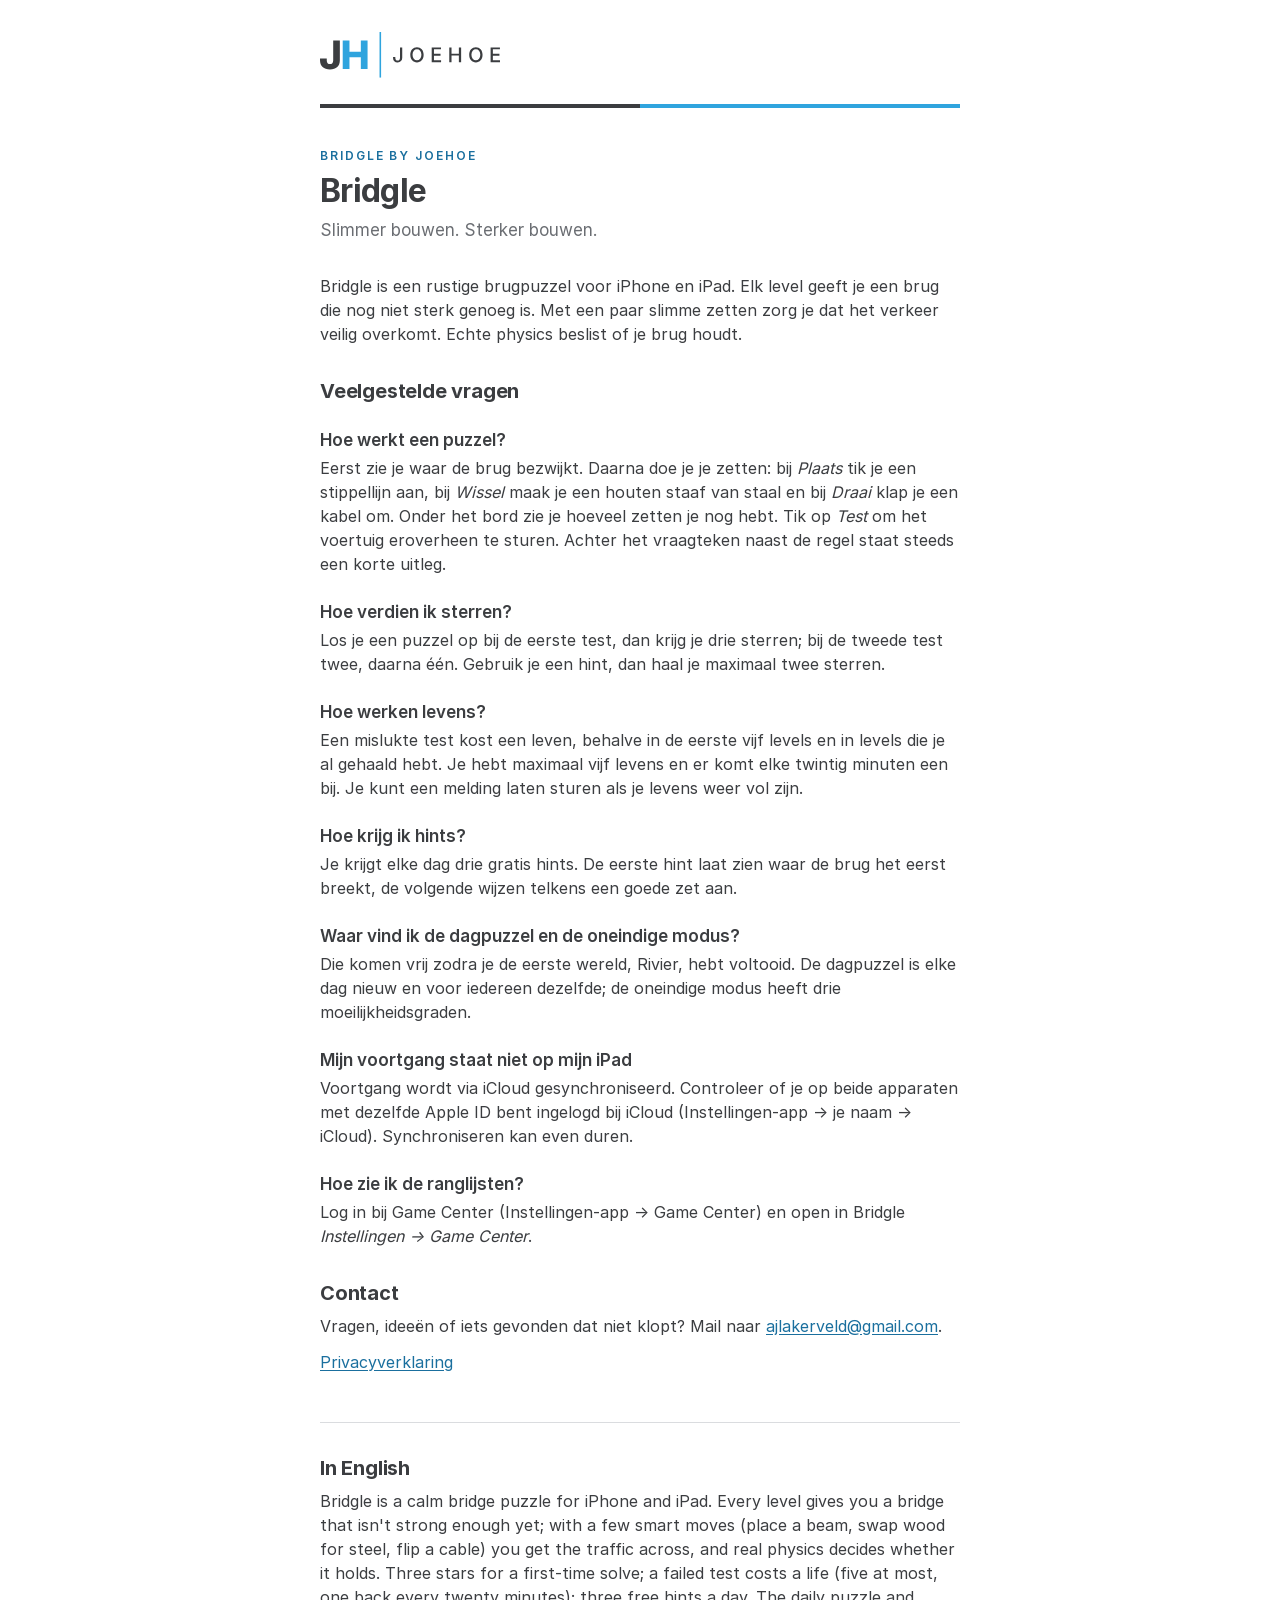
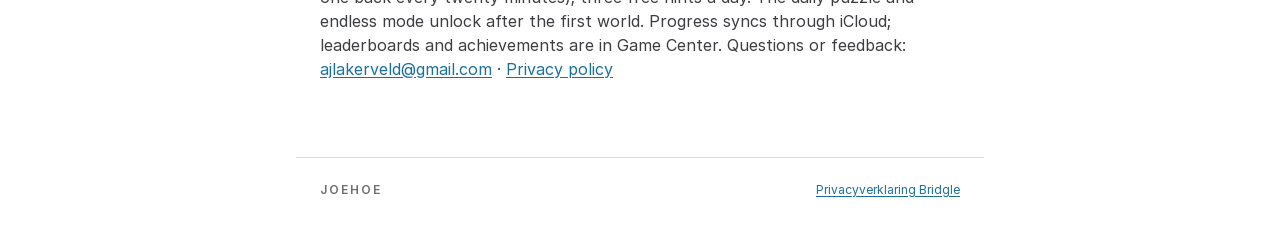
==== bridgle/index.html @ 813a86f2 "Bridgle: privacy policy and support page; Bridgle on the homepage Co-Authored-By: Claude Opus 5.5 <n" ====
<!doctype html>
<html lang="nl">
<head>
<meta charset="utf-8">
<meta name="viewport" content="width=device-width, initial-scale=1">
<title>Bridgle by JOEHOE</title>
<link rel="preload" href="../fonts/Inter-Regular.woff2" as="font" type="font/woff2" crossorigin>
<link rel="stylesheet" href="../style.css">
</head>
<body>
<header class="site-header">
  <a href="../index.html" class="logo-link" aria-label="JOEHOE – home"><svg class="logo" viewBox="0 0 459.82 116.41" role="img" aria-label="JOEHOE"><path class="logo-inkt" d="M25.48828125 95.558515625C41.357421875 95.558515625 50.68359375 87.20890625 50.68359375 72.218671875V21.828046875H33.69140625V72.511640625C33.69140625 78.81046875 30.615234375 81.93546875 25.48828125 81.93546875C20.3125 81.93546875 17.236328125 78.81046875 17.236328125 72.609296875V67.921796875H0.0V72.316328125C0.0 87.20890625 9.423828125 95.558515625 25.48828125 95.558515625Z"/><path class="logo-blauw" d="M58.01171875 94.581953125H75.248046875V64.455H104.30078125V94.581953125H121.48828125V21.828046875H104.30078125V50.3925H75.248046875V21.828046875H58.01171875Z"/><rect class="logo-blauw" x="152.05" y="0" width="4" height="116.41"/><path class="logo-inkt" d="M198.364140625 77.628828125C205.422734375 77.628828125 210.06921875 73.49015625 210.06921875 66.101484375V39.288984375H204.305546875V66.152265625C204.305546875 70.44328125 201.94421875 72.7284375 198.364140625 72.7284375C194.7840625 72.7284375 192.422734375 70.44328125 192.422734375 66.152265625V64.019453125H186.60828125V66.126875C186.60828125 73.49015625 191.305546875 77.628828125 198.364140625 77.628828125ZM247.735703125 77.628828125C257.536484375 77.628828125 264.7728125 70.316328125 264.7728125 58.230390625C264.7728125 46.093671875 257.536484375 38.781171875 247.735703125 38.781171875C237.90953125 38.781171875 230.6478125 46.093671875 230.6478125 58.230390625C230.6478125 70.316328125 237.90953125 77.628828125 247.735703125 77.628828125ZM247.735703125 72.347578125C241.235703125 72.347578125 236.38609375 67.371015625 236.38609375 58.230390625C236.38609375 49.064375 241.235703125 44.062421875 247.735703125 44.062421875C254.184921875 44.062421875 259.03453125 49.038984375 259.03453125 58.230390625C259.03453125 67.371015625 254.184921875 72.347578125 247.735703125 72.347578125ZM285.35140624999997 77.121015625H309.32015624999997V72.144453125H291.14046874999997V60.49015625H307.89828124999997V55.538984375H291.14046874999997V44.265546875H309.16781249999997V39.288984375H285.35140624999997ZM330.22882812499995 77.121015625H336.01789062499995V60.261640625H354.75617187499995V77.121015625H360.57062499999995V39.288984375H354.75617187499995V55.285078125H336.01789062499995V39.288984375H330.22882812499995ZM398.23710937499993 77.628828125C408.03789062499993 77.628828125 415.27421874999993 70.316328125 415.27421874999993 58.230390625C415.27421874999993 46.093671875 408.03789062499993 38.781171875 398.23710937499993 38.781171875C388.41093749999993 38.781171875 381.14921874999993 46.093671875 381.14921874999993 58.230390625C381.14921874999993 70.316328125 388.41093749999993 77.628828125 398.23710937499993 77.628828125ZM398.23710937499993 72.347578125C391.73710937499993 72.347578125 386.88749999999993 67.371015625 386.88749999999993 58.230390625C386.88749999999993 49.064375 391.73710937499993 44.062421875 398.23710937499993 44.062421875C404.68632812499993 44.062421875 409.53593749999993 49.038984375 409.53593749999993 58.230390625C409.53593749999993 67.371015625 404.68632812499993 72.347578125 398.23710937499993 72.347578125ZM435.8528124999999 77.121015625H459.8215624999999V72.144453125H441.6418749999999V60.49015625H458.3996874999999V55.538984375H441.6418749999999V44.265546875H459.6692187499999V39.288984375H435.8528124999999Z"/></svg></a>
</header>
<div class="duo-lijn" aria-hidden="true"></div>
<main>
<p class="label">Bridgle by JOEHOE</p>
<h1>Bridgle</h1>
<p class="lead">Slimmer bouwen. Sterker bouwen.</p>

<p>Bridgle is een rustige brugpuzzel voor iPhone en iPad. Elk level geeft je een brug die nog niet sterk genoeg is. Met een paar slimme zetten zorg je dat het verkeer veilig overkomt. Echte physics beslist of je brug houdt.</p>

<h2>Veelgestelde vragen</h2>
<h3>Hoe werkt een puzzel?</h3>
<p>Eerst zie je waar de brug bezwijkt. Daarna doe je je zetten: bij <em>Plaats</em> tik je een stippellijn aan, bij <em>Wissel</em> maak je een houten staaf van staal en bij <em>Draai</em> klap je een kabel om. Onder het bord zie je hoeveel zetten je nog hebt. Tik op <em>Test</em> om het voertuig eroverheen te sturen. Achter het vraagteken naast de regel staat steeds een korte uitleg.</p>
<h3>Hoe verdien ik sterren?</h3>
<p>Los je een puzzel op bij de eerste test, dan krijg je drie sterren; bij de tweede test twee, daarna één. Gebruik je een hint, dan haal je maximaal twee sterren.</p>
<h3>Hoe werken levens?</h3>
<p>Een mislukte test kost een leven, behalve in de eerste vijf levels en in levels die je al gehaald hebt. Je hebt maximaal vijf levens en er komt elke twintig minuten een bij. Je kunt een melding laten sturen als je levens weer vol zijn.</p>
<h3>Hoe krijg ik hints?</h3>
<p>Je krijgt elke dag drie gratis hints. De eerste hint laat zien waar de brug het eerst breekt, de volgende wijzen telkens een goede zet aan.</p>
<h3>Waar vind ik de dagpuzzel en de oneindige modus?</h3>
<p>Die komen vrij zodra je de eerste wereld, Rivier, hebt voltooid. De dagpuzzel is elke dag nieuw en voor iedereen dezelfde; de oneindige modus heeft drie moeilijkheidsgraden.</p>
<h3>Mijn voortgang staat niet op mijn iPad</h3>
<p>Voortgang wordt via iCloud gesynchroniseerd. Controleer of je op beide apparaten met dezelfde Apple ID bent ingelogd bij iCloud (Instellingen-app → je naam → iCloud). Synchroniseren kan even duren.</p>
<h3>Hoe zie ik de ranglijsten?</h3>
<p>Log in bij Game Center (Instellingen-app → Game Center) en open in Bridgle <em>Instellingen → Game Center</em>.</p>

<h2>Contact</h2>
<p>Vragen, ideeën of iets gevonden dat niet klopt? Mail naar <a href="mailto:ajlakerveld@gmail.com">ajlakerveld@gmail.com</a>.</p>
<p><a href="privacy.html">Privacyverklaring</a></p>

<hr>
<div lang="en">
<h2>In English</h2>
<p>Bridgle is a calm bridge puzzle for iPhone and iPad. Every level gives you a bridge that isn't strong enough yet; with a few smart moves (place a beam, swap wood for steel, flip a cable) you get the traffic across, and real physics decides whether it holds. Three stars for a first-time solve; a failed test costs a life (five at most, one back every twenty minutes); three free hints a day. The daily puzzle and endless mode unlock after the first world. Progress syncs through iCloud; leaderboards and achievements are in Game Center. Questions or feedback: <a href="mailto:ajlakerveld@gmail.com">ajlakerveld@gmail.com</a> · <a href="privacy.html">Privacy policy</a></p>
</div>
</main>
<footer class="site-footer">
  <span>JOEHOE</span>
  <a href="privacy.html">Privacyverklaring Bridgle</a>
</footer>
</body>
</html>
---- style.css ----
/* JOEHOE-huisstijl (brandbook v1.0). Licht is standaard; donker volgt de systeeminstelling. */

/* Inter staat op de site zelf: bezoekers maken geen verbinding met Google Fonts. */
@font-face {
  font-family: Inter;
  font-style: normal;
  font-weight: 400;
  font-display: swap;
  src: url("fonts/Inter-Regular.woff2") format("woff2");
}
@font-face {
  font-family: Inter;
  font-style: normal;
  font-weight: 500;
  font-display: swap;
  src: url("fonts/Inter-Medium.woff2") format("woff2");
}
@font-face {
  font-family: Inter;
  font-style: normal;
  font-weight: 600;
  font-display: swap;
  src: url("fonts/Inter-SemiBold.woff2") format("woff2");
}
@font-face {
  font-family: Inter;
  font-style: normal;
  font-weight: 700;
  font-display: swap;
  src: url("fonts/Inter-Bold.woff2") format("woff2");
}

:root {
  color-scheme: light dark;

  --jh-grond: #FFFFFF;
  --jh-vlak: #F4F5F6;
  --jh-vlak-blauw: #E5F4FC;
  --jh-inkt: #3B3D40;
  --jh-inkt-zacht: #6B6E73;
  --jh-lijn: #DADCDF;
  --jh-merk: #2FA4DE;
  --jh-link: #1A6F9E;
  --jh-focus: #1A6F9E;
  --jh-logo-inkt: #3B3D40;

  --jh-radius-l: 16px;
  --jh-inhoud-max: 640px;
  --jh-font: Inter, Arial, "Helvetica Neue", sans-serif;
}

@media (prefers-color-scheme: dark) {
  :root {
    --jh-grond: #1E1F21;
    --jh-vlak: #2A2C2F;
    --jh-vlak-blauw: #17394D;
    --jh-inkt: #F1F2F3;
    --jh-inkt-zacht: #A7AAAF;
    --jh-lijn: #3F4246;
    --jh-link: #6CC3EE;
    --jh-focus: #6CC3EE;
    /* Negatief logo: J en woordmerk wit. */
    --jh-logo-inkt: #FFFFFF;
  }
}

* { box-sizing: border-box; }

body {
  margin: 0;
  background: var(--jh-grond);
  color: var(--jh-inkt);
  font: 400 16px/24px var(--jh-font);
  -webkit-text-size-adjust: 100%;
}

/* Koptekst: logo linksboven, daaronder de duo-lijn over de volle breedte van de inhoud. */
.site-header,
main,
.site-footer {
  max-width: calc(var(--jh-inhoud-max) + 48px);
  margin: 0 auto;
  padding-inline: 24px;
}

.site-header { padding-block: 32px 20px; }

.logo { display: block; width: 180px; height: auto; }
.logo .logo-inkt { fill: var(--jh-logo-inkt); }
.logo .logo-blauw { fill: var(--jh-merk); }

.duo-lijn {
  max-width: var(--jh-inhoud-max);
  margin: 0 auto;
  height: 4px;
  background: linear-gradient(to right, var(--jh-inkt) 50%, var(--jh-merk) 50%);
}

@media (max-width: 688px) {
  .duo-lijn { margin-inline: 24px; }
}

main { padding-block: 40px 64px; }

/* Typeschaal (app-schaal in px). */
h1 { font-size: 32px; line-height: 38px; font-weight: 700; letter-spacing: -0.02em; margin: 0 0 8px; }
h2 { font-size: 20px; line-height: 26px; font-weight: 700; letter-spacing: -0.01em; margin: 32px 0 8px; }
p, ul { margin: 0 0 12px; }
li { margin-bottom: 6px; }

.label {
  font-size: 12px;
  line-height: 16px;
  font-weight: 600;
  letter-spacing: 0.16em;
  text-transform: uppercase;
  color: var(--jh-link);
  margin: 0 0 8px;
}

.meta { font-size: 14px; line-height: 20px; color: var(--jh-inkt-zacht); margin-bottom: 24px; }
.lead { font-size: 17px; line-height: 24px; color: var(--jh-inkt-zacht); margin-bottom: 32px; }

/* Links: donker helderblauw, nooit helderblauw op wit. */
a { color: var(--jh-link); text-underline-offset: 2px; }
a:focus-visible { outline: 2px solid var(--jh-focus); outline-offset: 2px; border-radius: 4px; }
.logo-link { display: inline-block; }

/* Kaart op het tweede vlak, hoek 16. */
.kaart {
  background: var(--jh-vlak);
  border-radius: var(--jh-radius-l);
  padding: 24px;
  margin-bottom: 32px;
}
.kaart h2 { margin-top: 0; }
.kaart-links { margin: 16px 0 0; font-weight: 600; }

.site-footer {
  display: flex;
  flex-wrap: wrap;
  gap: 8px 24px;
  justify-content: space-between;
  padding-block: 24px 40px;
  border-top: 1px solid var(--jh-lijn);
  font-size: 12px;
  line-height: 16px;
  color: var(--jh-inkt-zacht);
}
.site-footer span { letter-spacing: 0.16em; font-weight: 600; }

/* Smaller headings (FAQ) and a quiet divider between languages. */
h3 {
  margin: 24px 0 4px;
  font-size: 17px;
  line-height: 24px;
  font-weight: 600;
}

hr {
  margin: 48px 0 32px;
  border: 0;
  border-top: 1px solid var(--jh-lijn);
}
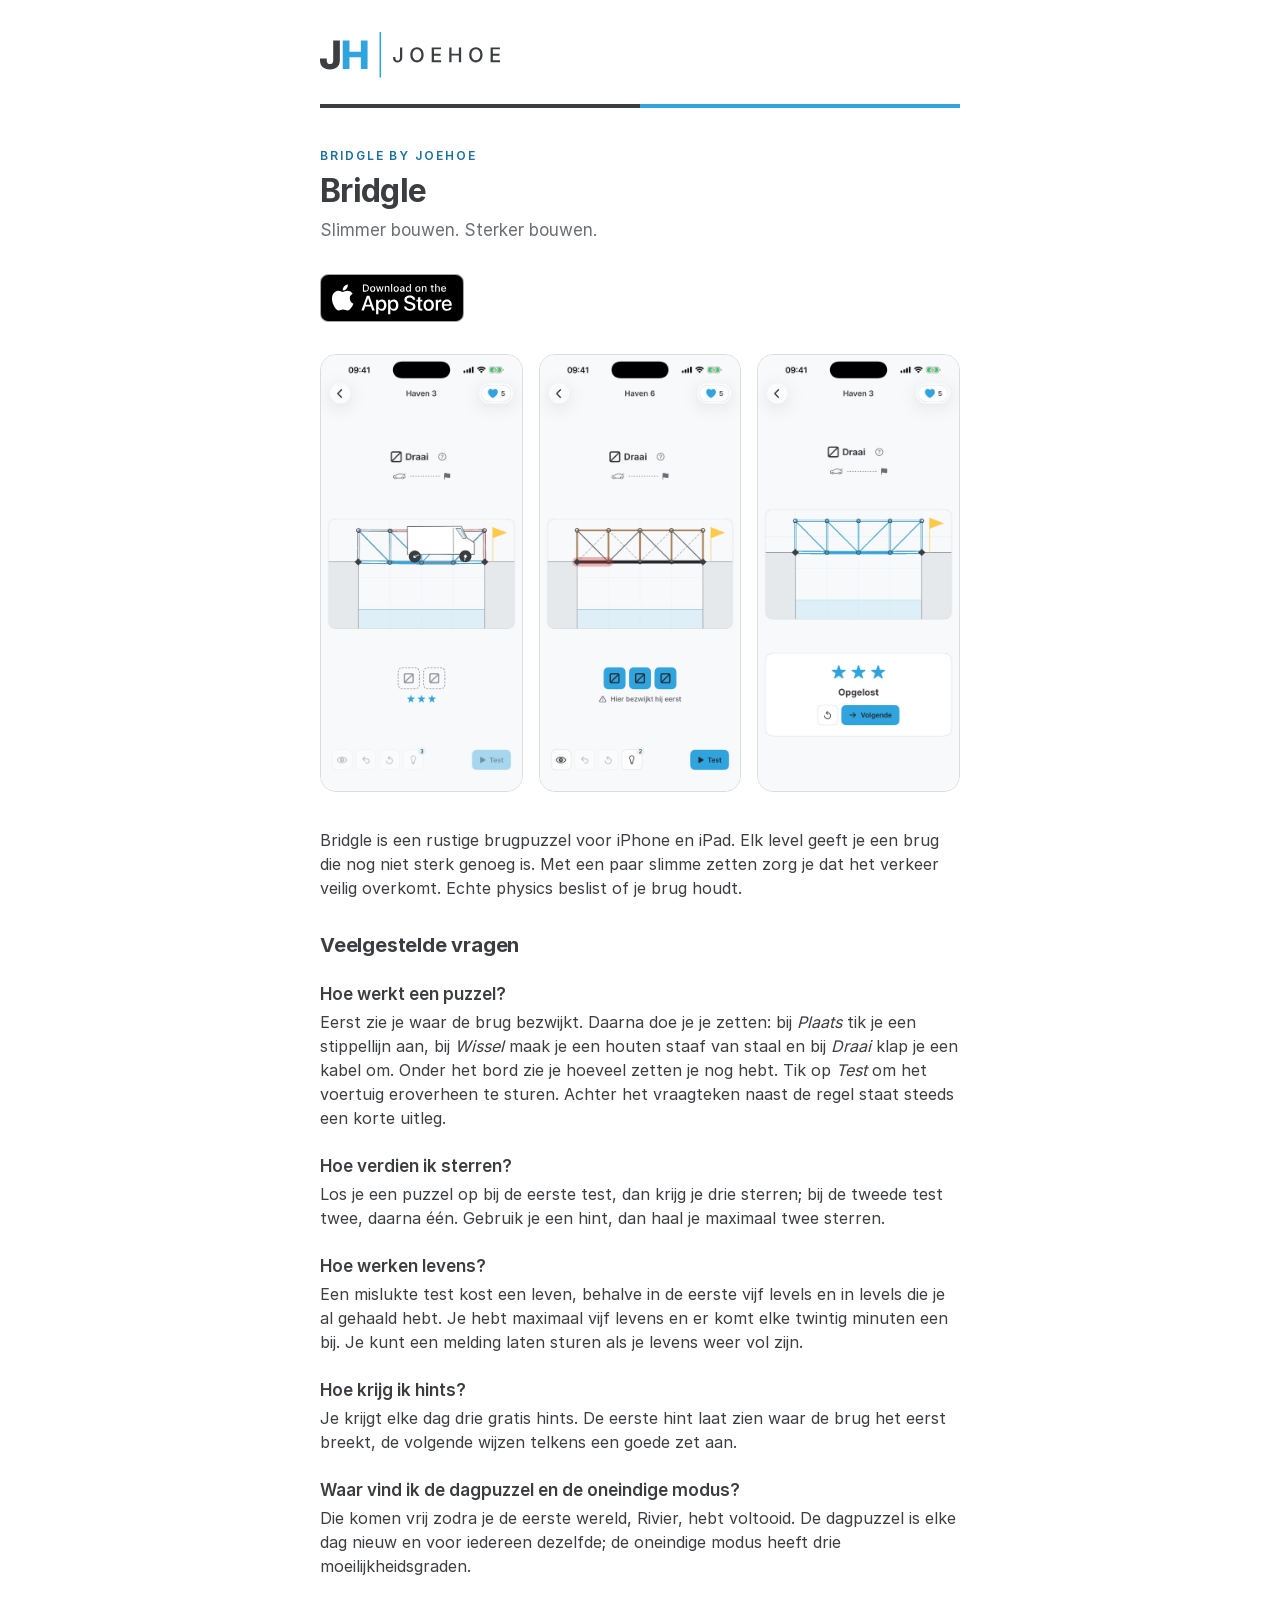
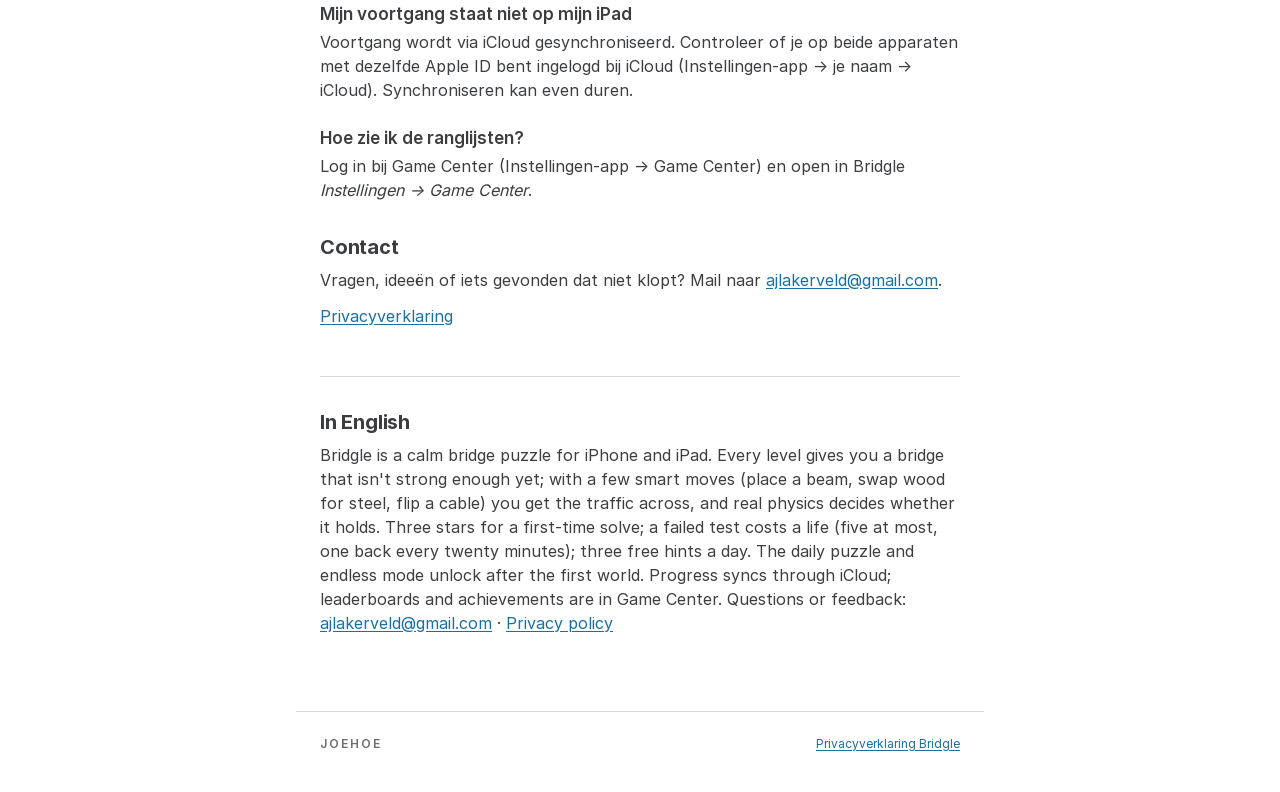
==== commit f92b741f: "App pages for Sudoku Silence, Valuta and Bridgle: badge, screenshots, SEO - New sudoku/ page (featur" ====
--- a/bridgle/index.html
+++ b/bridgle/index.html
@@ -3,9 +3,19 @@
 <head>
 <meta charset="utf-8">
 <meta name="viewport" content="width=device-width, initial-scale=1">
-<title>Bridgle by JOEHOE</title>
+<title>Bridgle – rustige brugpuzzel voor iPhone en iPad</title>
+<meta name="description" content="Bridgle is een rustige brugpuzzel voor iPhone en iPad. Doe een paar slimme zetten en kijk met echte physics of je brug houdt. Met een dagpuzzel en een oneindige modus.">
+<link rel="canonical" href="https://joehoe.tech/bridgle/">
+<meta property="og:type" content="website">
+<meta property="og:title" content="Bridgle – rustige brugpuzzel voor iPhone en iPad">
+<meta property="og:description" content="Bridgle is een rustige brugpuzzel voor iPhone en iPad. Doe een paar slimme zetten en kijk met echte physics of je brug houdt. Met een dagpuzzel en een oneindige modus.">
+<meta property="og:url" content="https://joehoe.tech/bridgle/">
+<meta property="og:image" content="https://joehoe.tech/bridgle/img/1-action.jpg">
+<meta name="twitter:card" content="summary_large_image">
+<meta name="apple-itunes-app" content="app-id=6825256395">
 <link rel="preload" href="../fonts/Inter-Regular.woff2" as="font" type="font/woff2" crossorigin>
 <link rel="stylesheet" href="../style.css">
+<script type="application/ld+json">{"@context": "https://schema.org", "@type": "MobileApplication", "name": "Bridgle", "operatingSystem": "iOS, iPadOS", "applicationCategory": "GameApplication", "description": "Bridgle is een rustige brugpuzzel voor iPhone en iPad. Doe een paar slimme zetten en kijk met echte physics of je brug houdt. Met een dagpuzzel en een oneindige modus.", "url": "https://joehoe.tech/bridgle/", "image": "https://joehoe.tech/bridgle/img/1-action.jpg", "installUrl": "https://apps.apple.com/app/id6825256395", "author": {"@type": "Organization", "name": "JOEHOE", "url": "https://joehoe.tech"}, "offers": {"@type": "Offer", "price": "0", "priceCurrency": "EUR"}}</script>
 </head>
 <body>
 <header class="site-header">
@@ -16,6 +26,12 @@
 <p class="label">Bridgle by JOEHOE</p>
 <h1>Bridgle</h1>
 <p class="lead">Slimmer bouwen. Sterker bouwen.</p>
+<a class="app-badge" href="https://apps.apple.com/app/id6825256395"><img src="../assets/app-store-badge.svg" alt="Download in de App Store" width="120" height="40"></a>
+<div class="screens">
+  <img src="img/1-action.jpg" alt="Een vrachtwagen rijdt over de brug" width="480" height="1043" loading="lazy">
+  <img src="img/2-hint.jpg" alt="Een hint wijst de zwakke plek aan" width="480" height="1043" loading="lazy">
+  <img src="img/3-solved.jpg" alt="Een opgeloste puzzel met drie sterren" width="480" height="1043" loading="lazy">
+</div>
 
 <p>Bridgle is een rustige brugpuzzel voor iPhone en iPad. Elk level geeft je een brug die nog niet sterk genoeg is. Met een paar slimme zetten zorg je dat het verkeer veilig overkomt. Echte physics beslist of je brug houdt.</p>
 
--- a/style.css
+++ b/style.css
@@ -162,3 +162,41 @@
   border: 0;
   border-top: 1px solid var(--jh-lijn);
 }
+
+/* Language switch on multilingual pages (privacy policies). */
+.taalkeuze { display: flex; flex-wrap: wrap; gap: 4px 0; font-size: 14px; line-height: 22px; color: var(--jh-inkt-zacht); margin: 0 0 32px; }
+.taalkeuze a { white-space: nowrap; }
+.taalkeuze a:not(:last-child)::after { content: "·"; display: inline-block; margin: 0 8px; color: var(--jh-inkt-zacht); text-decoration: none; }
+main section[lang] { scroll-margin-top: 16px; }
+
+/* App pages: the official App Store badge and a row of screenshots that scrolls sideways on small screens. */
+.app-badge { display: inline-block; margin: 0 0 32px; line-height: 0; }
+.app-badge img { height: 48px; width: auto; }
+.app-badge-klein img { height: 40px; }
+.binnenkort { font-size: 14px; line-height: 20px; color: var(--jh-inkt-zacht); margin: -20px 0 32px; }
+
+.screens {
+  display: flex;
+  gap: 16px;
+  overflow-x: auto;
+  scroll-snap-type: x mandatory;
+  padding: 0 0 12px;
+  margin: 0 0 24px;
+}
+.screens img {
+  flex: 0 0 auto;
+  width: 200px;
+  height: auto;
+  border-radius: var(--jh-radius-l);
+  border: 1px solid var(--jh-lijn);
+  scroll-snap-align: start;
+}
+@media (min-width: 688px) {
+  .screens img { width: calc((100% - 32px) / 3); }
+}
+
+.functies { padding-left: 20px; }
+.kaart-kop { display: flex; flex-wrap: wrap; align-items: baseline; justify-content: space-between; gap: 8px 16px; }
+.kaart h2 a { color: inherit; text-decoration: none; }
+.kaart h2 a:hover { text-decoration: underline; }
+.kaart .app-badge { margin: 4px 0 0; }
